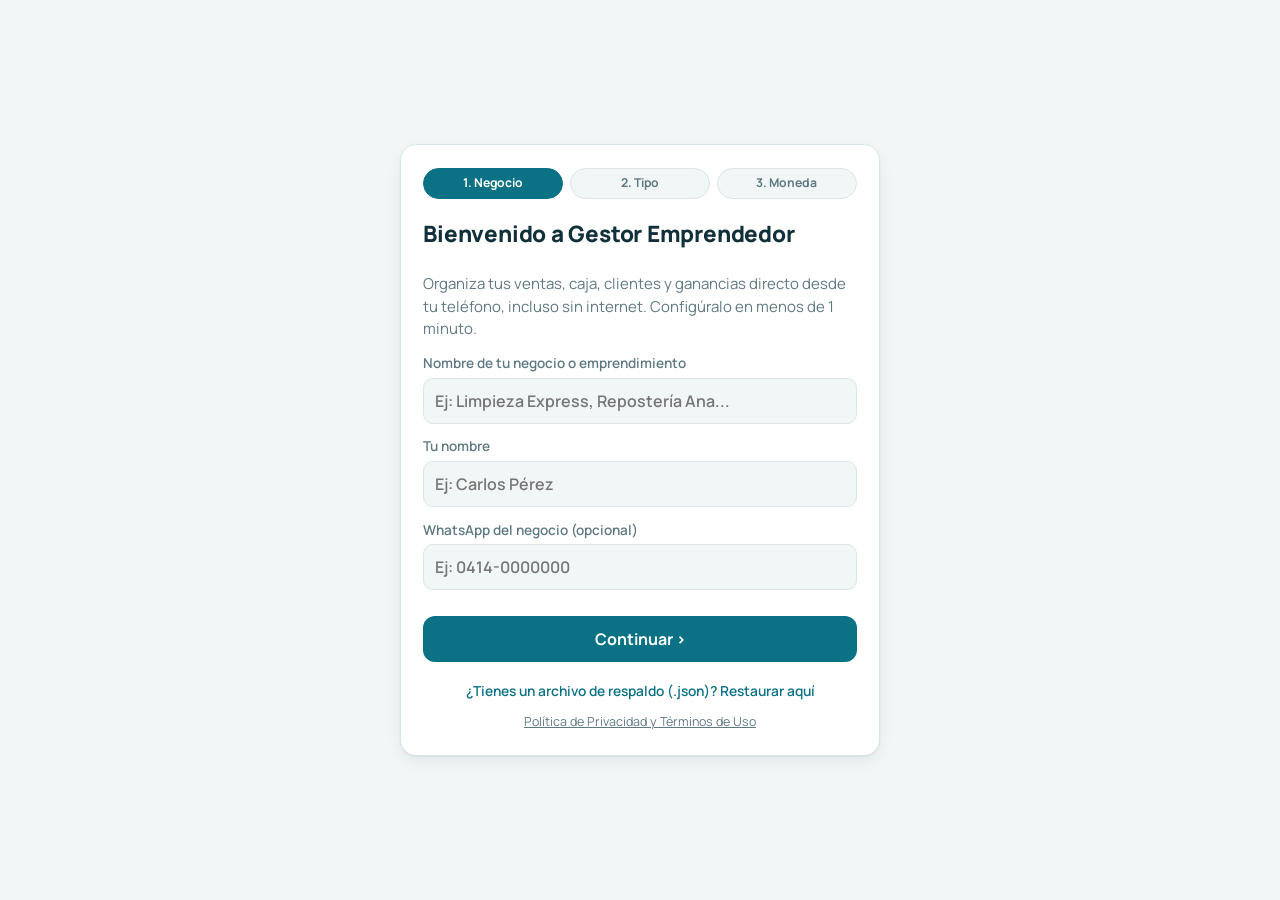
==== index.html @ a222cf8b "Add files via upload" ====
<!DOCTYPE html>
<html lang="es">
<head>
<meta charset="utf-8">
<meta name="viewport" content="width=device-width, initial-scale=1, viewport-fit=cover">
<title>Gestor Emprendedor</title>
<link rel="manifest" href="manifest.json">
<meta name="theme-color" content="#0b7285">
<meta name="mobile-web-app-capable" content="yes">
<meta name="apple-mobile-web-app-status-bar-style" content="default">
<meta name="apple-mobile-web-app-title" content="Gestor">
<link rel="apple-touch-icon" href="icon-192.png">
<script>try{var t=localStorage.getItem('tema');if(t)document.documentElement.setAttribute('data-theme',t)}catch(e){}</script>
<link rel="preconnect" href="https://fonts.googleapis.com">
<link rel="preconnect" href="https://fonts.gstatic.com" crossorigin>
<link href="https://fonts.googleapis.com/css2?family=Manrope:wght@400;600;800&display=swap" rel="stylesheet">
<style>
:root{--bg:#f1f6f7;--card:#fff;--ink:#12303a;--mut:#5f7983;--line:#d9e5e8;--pri:#0b7285;--pri-ink:#fff;--tag:#f4c430;--tag-ink:#3a2e00;--bad:#b4381a;--ok:#1b7f4b}
@media(prefers-color-scheme:dark){:root{--bg:#0d1a1f;--card:#14262d;--ink:#e6f1f4;--mut:#8fa9b2;--line:#25404a;--pri:#3cb6cc;--pri-ink:#04222a;--tag:#f4c430;--tag-ink:#2a2100;--bad:#ff8a6b;--ok:#5fd394}}
*{box-sizing:border-box}
body{margin:0;background:var(--bg);color:var(--ink);font:15px/1.5 Manrope,system-ui,-apple-system,"Segoe UI",sans-serif}
.hidden{display:none!important}
h1,h2{margin:0 0 .6rem;font-weight:800;letter-spacing:-.01em}
h2{font-size:1.1rem}
.mut{color:var(--mut)}.bad{color:var(--bad)}.n{text-align:right;font-variant-numeric:tabular-nums}
label{display:block;font-weight:600;font-size:.85rem;color:var(--mut)}
input,select{width:100%;margin-top:.25rem;padding:.55rem .65rem;border:1px solid var(--line);border-radius:8px;background:var(--bg);color:var(--ink);font:inherit}
input:focus-visible,select:focus-visible,button:focus-visible{outline:2px solid var(--pri);outline-offset:1px}
.btn{padding:.55rem 1rem;border:0;border-radius:8px;background:var(--pri);color:var(--pri-ink);font:inherit;font-weight:700;cursor:pointer}
.btn.ghost{background:transparent;color:var(--ink);border:1px solid var(--line)}
.lnk{background:none;border:0;color:var(--pri);font:inherit;font-weight:600;cursor:pointer;padding:.2rem .4rem}
.card{background:var(--card);border:1px solid var(--line);border-radius:14px;padding:1.1rem;margin-bottom:1rem}
header{display:flex;align-items:center;gap:.8rem;padding:.7rem 1rem;background:var(--card);border-bottom:1px solid var(--line);flex-wrap:wrap}
header strong{font-size:1.05rem;font-weight:800;margin-right:auto}
.price-tag{background:var(--tag);color:var(--tag-ink);padding:.3rem .8rem .3rem 1.1rem;border-radius:4px 14px 14px 4px;font-weight:600;position:relative}
.price-tag::before{content:"";position:absolute;left:.4rem;top:50%;width:6px;height:6px;margin-top:-3px;border-radius:50%;background:var(--bg)}
.price-tag small{opacity:.75;margin-left:.3rem}
nav{display:flex;gap:.3rem;padding:.6rem 1rem 0;max-width:1000px;margin:auto}
nav button{padding:.5rem 1rem;border:0;border-bottom:3px solid transparent;background:none;color:var(--mut);font:inherit;font-weight:700;cursor:pointer}
nav button.on{color:var(--ink);border-color:var(--pri)}
main{max-width:1000px;margin:auto;padding:1rem}
.grid{display:grid;grid-template-columns:repeat(auto-fit,minmax(160px,1fr));gap:.8rem;align-items:end}
.row{display:flex;gap:.6rem;flex-wrap:wrap;align-items:center;margin-top:.8rem}
.row input{width:auto;flex:1;min-width:140px;margin:0}
.scroll{overflow-x:auto}
table{width:100%;border-collapse:collapse;white-space:nowrap}
th,td{padding:.55rem .6rem;border-bottom:1px solid var(--line);text-align:left}
th{color:var(--mut);font-size:.82rem;font-weight:600}
th.n{text-align:right}
.badge{padding:.1rem .55rem;border-radius:99px;font-size:.8rem;font-weight:700;background:var(--line)}
.badge.ok{color:var(--ok)}.badge.low{background:var(--tag);color:var(--tag-ink)}.badge.out{color:var(--bad)}
.big{font-size:2rem;font-weight:800;margin:.2rem 0}
.radios{display:flex;gap:1.2rem;flex-wrap:wrap}
.radios label{display:flex;align-items:center;gap:.4rem;color:var(--ink)}
.radios input{width:auto;margin:0}
#toast{position:fixed;left:50%;bottom:1.2rem;transform:translateX(-50%);background:var(--ink);color:var(--bg);padding:.6rem 1rem;border-radius:10px;font-weight:600;max-width:90vw;z-index:95}
#toast.err{background:var(--bad);color:#fff}
</style>
<link rel="stylesheet" href="tema.css">
<link rel="stylesheet" href="movil.css">
<link rel="stylesheet" href="diseno.css">
</head>
<body>
<div id="toast" class="hidden" role="status"></div>

<section id="onboarding" class="ob-wrap hidden"></section>
<section id="licenseGate" class="lic-gate hidden"></section>

<div id="app" class="hidden">
  <header>
    <strong>Gestor Emprendedor</strong>
    <div id="rateChip"></div>
    <button class="icon-btn" id="themeBtn" aria-label="Cambiar entre fondo claro y oscuro"></button>
  </header>
  <div id="netBar" class="hidden" role="status"></div>
  <nav id="tabs">
    <button data-tab="inicio" class="on"><svg class="ic" viewBox="0 0 24 24"><path d="M3 11l9-8 9 8M5 10v10h14V10"/></svg><span>Inicio</span></button>
    <button data-tab="ventas"><svg class="ic" viewBox="0 0 24 24"><path d="M6 3h12v18l-3-2-3 2-3-2-3 2z"/><path d="M9 8h6M9 12h6"/></svg><span>Ventas</span></button>
    <button data-tab="inventario"><svg class="ic" viewBox="0 0 24 24"><path d="M3 7l9-4 9 4v10l-9 4-9-4z"/><path d="M3 7l9 4 9-4M12 11v10"/></svg><span>Inventario</span></button>
    <button data-tab="produccion"><svg class="ic" viewBox="0 0 24 24"><path d="M9 3h6M10 3v6L4.5 19a1.5 1.5 0 001.3 2h12.4a1.5 1.5 0 001.3-2L14 9V3"/><path d="M7.5 15h9"/></svg><span>Producción</span></button>
    <button data-tab="mas"><svg class="ic" viewBox="0 0 24 24"><path d="M4 4h6v6H4zM14 4h6v6h-6zM4 14h6v6H4zM14 14h6v6h-6z"/></svg><span>Más</span></button>
  </nav>
  <main id="view"></main>
</div>

<script src="config.js"></script>
<script src="localdb.js"></script>
<script src="drive_sync.js"></script>
<script src="licencias.js"></script>
<script>
const $ = (s) => document.querySelector(s);
const esc = (s) => String(s ?? '').replace(/[&<>"']/g, c => ({'&':'&amp;','<':'&lt;','>':'&gt;','"':'&quot;',"'":'&#39;'}[c]));
const fmt = (n, d = 2) => Number(n || 0).toLocaleString('es-VE', {minimumFractionDigits: d, maximumFractionDigits: d});
const qty = (n) => Number(n || 0).toLocaleString('es-VE', {maximumFractionDigits: 3});
const caracasDate = () => new Date().toLocaleDateString('en-CA', {timeZone: 'America/Caracas'});
const TIPOS = {materia_prima:'Materia prima', envase:'Envase', producto_terminado:'Producto terminado', reventa:'Reventa'};
const MOV = {compra:'Compra', venta:'Venta', produccion_entrada:'Producción (entra)', produccion_consumo:'Producción (consumo)', ajuste:'Ajuste', merma:'Merma', devolucion:'Devolución'};

let db, tab = 'inicio';
const S = {rate: null, mode: 'auto', rates: [], products: [], bimoneda: true, baseCurrency: 'USD', mods: null};

let toastTimer;
function toast(msg, err) {
  const t = $('#toast'); t.textContent = msg; t.className = err ? 'err' : '';
  clearTimeout(toastTimer); toastTimer = setTimeout(() => t.classList.add('hidden'), 4000);
}
const run = async (fn) => { try { await fn(); } catch (e) { console.error(e); if (e instanceof TypeError && /null/.test(e.message)) return; toast(e.message || 'Ocurrió un error inesperado', true); } };
const q = async (p) => { const {data, error} = await p; if (error) throw error; return data; };

// ---------- Tasa ----------
function paintRateChip() {
  if (S.bimoneda === false) { $('#rateChip').innerHTML = ''; return; }
  $('#rateChip').innerHTML = S.rate
    ? `<span class="price-tag">1 USD = <b>${fmt(S.rate, 4)} Bs</b><small>${S.mode === 'auto' ? 'BCV auto' : 'manual'}</small></span>`
    : '<span class="bad">Sin tasa</span>';
}
async function loadRate() {
  const [set, rate, hist] = await Promise.all([
    q(db.from('settings').select('rate_mode,bimoneda').eq('id', 1).single()),
    q(db.rpc('current_rate', {p_currency: 'USD'})),
    q(db.from('exchange_rates').select('*').eq('currency', 'USD').order('rate_date', {ascending: false}).order('created_at', {ascending: false}).limit(10))
  ]);
  S.bimoneda = set?.bimoneda !== false;
  S.mode = set?.rate_mode || 'auto';
  S.rate = S.bimoneda ? (rate ? Number(rate) : null) : 0;
  S.rates = hist || [];
  paintRateChip();
}

async function fetchBCV() {
  const res = await fetch('https://ve.dolarapi.com/v1/dolares/oficial');
  if (!res.ok) throw new Error('La fuente de la tasa BCV no respondió');
  const j = await res.json();
  const rate = Number(j.promedio ?? j.venta);
  if (!(rate > 0)) throw new Error('La fuente devolvió una tasa inválida');
  await q(db.from('exchange_rates').insert({currency: 'USD', rate, rate_date: caracasDate(), source: 'bcv_auto'}));
  return rate;
}

async function autoRate() {
  if (S.bimoneda === false || S.mode !== 'auto' || !navigator.onLine) return;
  const last = await q(db.from('exchange_rates').select('rate_date').eq('currency', 'USD').eq('source', 'bcv_auto').order('rate_date', {ascending: false}).limit(1));
  if (last[0]?.rate_date === caracasDate()) return;
  try { await fetchBCV(); await loadRate(); }
  catch (e) {}
}

async function viewTasa() {
  await loadRate();
  if (S.bimoneda === false) {
    $('#view').innerHTML = `<div class="card stack"><h2>Modo moneda única activo</h2>
      <p class="mut" style="margin:0">Actualmente trabajas en una sola moneda (USD) sin bolívares. Si deseas activar la tasa BCV y cobros en bolívares, activa el <b>Modo Bimoneda</b> en <b>Configuración &gt; Módulos del negocio</b>.</p>
      <div class="row"><button class="btn" id="tsModBtn">Ir a Módulos del negocio</button></div></div>`;
    $('#tsModBtn').onclick = () => { SUB.cfg = 'modulos'; go('configuracion'); };
    return;
  }
  const rows = S.rates.map(r => `<tr><td>${r.rate_date}</td><td class="n">${fmt(r.rate, 4)}</td><td>${r.source === 'bcv_auto' ? 'BCV automática' : 'Manual'}</td></tr>`).join('');
  $('#view').innerHTML = `
  <div class="card"><h2>Tasa del dólar (Bs por 1 USD)</h2>
    <p class="big">${S.rate ? fmt(S.rate, 4) + ' Bs' : 'Sin tasa'}</p>
    <div class="radios">
      <label><input type="radio" name="mode" value="auto" ${S.mode === 'auto' ? 'checked' : ''}> Automática (BCV)</label>
      <label><input type="radio" name="mode" value="manual" ${S.mode === 'manual' ? 'checked' : ''}> Manual</label></div>
    <div class="row"><button class="btn ghost" data-act="bcv">Traer tasa BCV ahora</button></div>
    <form id="rForm" class="row"><input name="rate" type="number" step="0.0001" min="0.0001" placeholder="Escribe la tasa manual" required><button class="btn" type="submit">Guardar tasa manual</button></form>
    <p class="mut">Al guardar una tasa manual, el sistema pasa a modo manual y la usa en todo.</p></div>
  <div class="card"><h2>Historial</h2>
    ${rows ? `<div class="scroll"><table><thead><tr><th>Fecha</th><th class="n">Tasa</th><th>Origen</th></tr></thead><tbody>${rows}</tbody></table></div>` : '<p class="mut">Aún no hay tasas guardadas.</p>'}</div>`;
  $('#rForm').onsubmit = (e) => {
    e.preventDefault();
    const rate = +new FormData(e.target).get('rate');
    run(async () => {
      await q(db.from('exchange_rates').insert({currency: 'USD', rate, rate_date: caracasDate(), source: 'manual'}));
      await q(db.from('settings').update({rate_mode: 'manual', updated_at: new Date().toISOString()}).eq('id', 1));
      toast('Tasa manual guardada y activada'); render();
    });
  };
}

// ---------- Navegación ----------
const views = {tasa: viewTasa};
const render = () => run(async () => {
  $('#view').innerHTML = '<p class="mut">Cargando...</p>';
  await views[tab]();
  LDB.paintBar();
});

$('#tabs').onclick = (e) => {
  const b = e.target.closest('button'); if (!b) return;
  tab = b.dataset.tab;
  document.querySelectorAll('#tabs button').forEach(x => x.classList.toggle('on', x === b));
  render();
};
$('#view').addEventListener('click', (e) => {
  const t = e.target.closest('[data-act]'); if (!t) return;
  const {act} = t.dataset;
  run(async () => {
    if (act === 'bcv') { const r = await fetchBCV(); await loadRate(); toast('Tasa BCV guardada: ' + fmt(r, 4) + ' Bs'); render(); }
  });
});
$('#view').addEventListener('change', (e) => {
  if (e.target.name !== 'mode') return;
  run(async () => {
    await q(db.from('settings').update({rate_mode: e.target.value, updated_at: new Date().toISOString()}).eq('id', 1));
    await loadRate(); if (e.target.value === 'auto') await autoRate(); toast('Modo de tasa actualizado'); render();
  });
});

async function enter() {
  $('#onboarding').classList.add('hidden');
  $('#app').classList.remove('hidden');
  await loadModulesConfig();
  await loadRate();
  await autoRate();
  await loadMethods();
  if (typeof loadBusinessRules === 'function') await loadBusinessRules();
  await loadRole();
  applyRoleUI();
  applyModsUI();
  if (typeof LIC !== "undefined") await LIC.checkOnBoot();
  LDB.paintBar();
  render();
}

run(async () => {
  db = LDB.createClient();
  await LDB.ensureReady();
  if (!LDB.isInitialized()) {
    showOnboarding();
  } else {
    await enter();
  }
});
</script>
<script src="onboarding.js"></script>
<script src="escaner.js"></script>
<script src="compras.js"></script>
<script src="inventario.js"></script>
<script src="directorios.js"></script>
<script src="produccion.js"></script>
<script src="ventas.js"></script>
<script src="finanzas.js"></script>
<script src="reportes.js"></script>
<script src="cotizaciones.js"></script>
<script src="marketing.js"></script>
<script src="recibo.js"></script>
<script src="catalogo.js"></script>
<script src="devoluciones.js"></script>
<script src="panel.js"></script>
<script src="gestion.js"></script>
<script src="nomina.js"></script>
<script src="planificacion.js"></script>
<script src="seguridad.js"></script>
<script src="importar.js"></script>
<script src="apertura.js"></script>
<script src="configuracion.js"></script>
<script src="shell.js"></script>
</body>
</html>
---- tema.css ----
/* Tema v2: mejoras de diseño (se carga después de los estilos base) */
header{position:sticky;top:0;z-index:5}
header strong::before{content:"";display:inline-block;width:.8rem;height:.8rem;border-radius:50%;background:var(--pri);margin-right:.7rem;box-shadow:.6rem -.4rem 0 -.15rem var(--tag)}
nav{overflow-x:auto;scrollbar-width:none}
nav button{white-space:nowrap}
main{padding-top:1.2rem}
tbody tr:hover{background:color-mix(in srgb,var(--pri) 8%,transparent)}
td small{display:block;color:var(--mut);font-size:.78rem}

.stats{display:grid;grid-template-columns:repeat(auto-fit,minmax(170px,1fr));gap:.8rem;margin-bottom:1rem}
.stat{background:var(--card);border:1px solid var(--line);border-left:4px solid var(--pri);border-radius:12px;padding:.8rem 1rem}
.stat b{display:block;font-size:1.45rem;font-weight:800;line-height:1.25}
.stat span{color:var(--mut);font-size:.82rem}
.stat.warn{border-left-color:var(--tag)}
.stat.bad{border-left-color:var(--bad)}

.toolbar{display:flex;gap:.7rem;flex-wrap:wrap;align-items:center;margin-bottom:.8rem}
.toolbar input[type=search]{flex:1;min-width:180px;width:auto;margin:0}
.chips{display:flex;gap:.35rem;flex-wrap:wrap}
.chips button{padding:.35rem .8rem;border:1px solid var(--line);border-radius:99px;background:none;color:var(--mut);font:inherit;font-size:.85rem;font-weight:600;cursor:pointer}
.chips button.on{background:var(--pri);border-color:var(--pri);color:var(--pri-ink)}
.chk{display:flex;align-items:center;gap:.4rem;color:var(--ink);font-size:.9rem}
.chk input{width:auto;margin:0}

.bar{height:5px;width:90px;border-radius:3px;background:var(--line);margin-top:.3rem;overflow:hidden}
.bar i{display:block;height:100%;background:var(--ok)}
.bar i.low{background:var(--tag)}
.bar i.out{background:var(--bad)}
.in{color:var(--ok)}
.outq{color:var(--bad)}

details.card summary{cursor:pointer;font-weight:800}
details.card[open] summary{margin-bottom:.8rem}
.title-row{display:flex;justify-content:space-between;align-items:center;gap:.6rem;flex-wrap:wrap}

@media(max-width:640px){main{padding:.7rem}.big{font-size:1.6rem}}
---- movil.css ----
/* Móvil primero: barra inferior, hojas deslizables, listas y menú */
input,select{font-size:16px}
.btn{min-height:44px}
.pt{font-size:1.3rem;margin:0}
.stack{display:grid;gap:.8rem}
header{padding:.6rem .9rem;padding-top:calc(.6rem + env(safe-area-inset-top))}
main{padding:.9rem .9rem calc(5.8rem + env(safe-area-inset-bottom))}
#toast{bottom:calc(5.2rem + env(safe-area-inset-bottom));z-index:60}

nav#tabs{position:fixed;left:0;right:0;bottom:0;max-width:none;margin:0;display:flex;gap:.2rem;overflow:visible;
  padding:.3rem .4rem calc(.3rem + env(safe-area-inset-bottom));background:var(--card);border-top:1px solid var(--line);z-index:20}
nav#tabs button{flex:1;display:flex;flex-direction:column;align-items:center;gap:.15rem;padding:.4rem 0;border:0;border-radius:10px;font-size:.7rem}
nav#tabs button.on{color:var(--pri);background:color-mix(in srgb,var(--pri) 12%,transparent)}
.ic{width:22px;height:22px;fill:none;stroke:currentColor;stroke-width:2;stroke-linecap:round;stroke-linejoin:round}

.chips.sub{flex-wrap:nowrap;overflow-x:auto;margin-bottom:.9rem;scrollbar-width:none}
.chips.sub button{white-space:nowrap}
.list{display:grid;gap:.5rem}
.item{display:flex;justify-content:space-between;align-items:center;gap:.6rem;width:100%;text-align:left;padding:.8rem .9rem;
  background:var(--card);border:1px solid var(--line);border-radius:12px;color:var(--ink);font:inherit;cursor:pointer}
.item b{display:block}
.item small{color:var(--mut)}
.fab{position:fixed;right:1rem;bottom:calc(5rem + env(safe-area-inset-bottom));width:3.4rem;height:3.4rem;border-radius:50%;border:0;
  background:var(--pri);color:var(--pri-ink);font-size:1.9rem;line-height:1;box-shadow:0 4px 14px rgba(0,0,0,.3);cursor:pointer;z-index:15}
.menu{display:grid;grid-template-columns:repeat(auto-fit,minmax(150px,1fr));gap:.7rem}
.menu button{text-align:left;padding:.9rem;background:var(--card);border:1px solid var(--line);border-radius:12px;color:var(--ink);font:inherit;cursor:pointer}
.menu b{display:block;margin-bottom:.2rem}
.menu small{color:var(--mut)}
.quick{display:grid;grid-template-columns:repeat(3,1fr);gap:.6rem}
.ticket{font:.8rem/1.4 ui-monospace,Menlo,monospace;background:var(--bg);padding:.8rem;border-radius:8px;white-space:pre-wrap;max-width:280px;margin:0}

#sheet{position:fixed;inset:0;z-index:50;display:flex;align-items:flex-end}
.sheet-bg{position:absolute;inset:0;background:rgba(0,0,0,.5)}
.sheet-box{position:relative;width:100%;max-height:88vh;overflow:auto;background:var(--card);border-radius:18px 18px 0 0;
  padding:1rem 1rem calc(1rem + env(safe-area-inset-bottom))}
@media(min-width:700px){#sheet{align-items:center;justify-content:center}.sheet-box{max-width:520px;border-radius:18px}}

/* Producciones */
.ln{display:grid;grid-template-columns:1fr 6.5rem auto;gap:.4rem;align-items:end}
.ln label{margin:0}
.pl{display:grid;grid-template-columns:1fr 7rem;gap:.6rem;align-items:center;padding:.6rem 0;border-bottom:1px solid var(--line)}
.pl small{display:block;color:var(--mut)}
.pl .warn,.warn{color:var(--bad)}
.pl label{margin:0}

/* Productos */
.row0{display:flex;align-items:center;gap:.7rem}
.thumb{width:44px;height:44px;border-radius:8px;object-fit:cover;flex:none}
.thumb.big{width:120px;height:120px;display:block}
input:disabled{opacity:.7}

/* Ventas */
.ln2{display:grid;grid-template-columns:1fr 1fr;gap:.5rem}
.ln2 label{margin:0}
.payl{padding:.6rem 0;border-bottom:1px solid var(--line)}
---- diseno.css ----
/* Diseño v3: temas claro/oscuro elegibles, jerarquía visual y uso cómodo en móvil */
:root{color-scheme:light dark;--shadow:0 1px 2px rgba(18,48,58,.06),0 6px 16px rgba(18,48,58,.06)}
@media(prefers-color-scheme:dark){:root:not([data-theme]){--shadow:none}}
:root[data-theme="light"]{--bg:#f3f6f7;--card:#fff;--ink:#12303a;--mut:#5f7983;--line:#d9e5e8;--pri:#0b7285;--pri-ink:#fff;--tag:#f4c430;--tag-ink:#3a2e00;--bad:#b4381a;--ok:#1b7f4b;--shadow:0 1px 2px rgba(18,48,58,.06),0 6px 16px rgba(18,48,58,.06);color-scheme:light}
:root[data-theme="dark"]{--bg:#0d1a1f;--card:#14262d;--ink:#e6f1f4;--mut:#8fa9b2;--line:#25404a;--pri:#3cb6cc;--pri-ink:#04222a;--tag:#f4c430;--tag-ink:#2a2100;--bad:#ff8a6b;--ok:#5fd394;--shadow:none;color-scheme:dark}

body{-webkit-tap-highlight-color:transparent}
h2.sec{font-size:.9rem;color:var(--mut);font-weight:700;margin:1.3rem 0 .6rem}
#logout{display:none}
header{gap:.6rem}
#rateChip .price-tag{font-size:.8rem;padding:.25rem .7rem .25rem 1rem}
.icon-btn{width:44px;height:44px;border-radius:12px;border:1px solid var(--line);background:var(--card);color:var(--ink);display:grid;place-items:center;cursor:pointer;flex:none}

.card{border-radius:16px;box-shadow:var(--shadow)}
input,select{min-height:46px;border-radius:10px}
.btn{min-height:46px;border-radius:12px;font-size:1rem}
.row>.btn{flex:1 1 9rem}

nav#tabs{box-shadow:0 -4px 16px rgba(0,0,0,.07)}
nav#tabs button{min-height:54px;justify-content:center;font-size:.72rem}
nav#tabs .ic{width:24px;height:24px}

.item{min-height:60px;box-shadow:var(--shadow)}
.item:active,.tile:active,.menu button:active,button.stat:active{transform:scale(.985)}

.tiles{display:grid;grid-template-columns:repeat(2,1fr);gap:.7rem}
.tile{display:flex;flex-direction:column;align-items:flex-start;gap:.2rem;padding:1rem;border-radius:16px;border:1px solid var(--line);background:var(--card);color:var(--ink);font:inherit;font-weight:800;font-size:1.05rem;text-align:left;cursor:pointer;box-shadow:var(--shadow)}
.tile .ic{width:30px;height:30px;color:var(--pri);margin-bottom:.4rem}
.tile small{font-weight:500;color:var(--mut);font-size:.8rem}
.tile.main{background:var(--pri);border-color:var(--pri);color:var(--pri-ink)}
.tile.main .ic,.tile.main small{color:var(--pri-ink)}
button.stat{text-align:left;font:inherit;color:var(--ink);cursor:pointer;width:100%}
.stat{box-shadow:var(--shadow)}

.sheet-box{box-shadow:0 -8px 30px rgba(0,0,0,.25)}
.sheet-box::before{content:"";display:block;width:40px;height:4px;border-radius:2px;background:var(--line);margin:-.3rem auto .8rem}

/* Reportes y alertas */
.rl{display:flex;justify-content:space-between;gap:.8rem;padding:.5rem 0;border-bottom:1px solid var(--line)}
.rl b{text-align:right}
.rl.tot{font-size:1.1rem;border-bottom:0}
.pos{color:var(--ok)}
.neg{color:var(--bad)}
.bar.w{width:100%;height:8px;margin-top:0}
.bar.w i{background:var(--pri)}
.bl{margin-bottom:.5rem}
.dayb{display:flex;align-items:flex-end;gap:3px;height:90px}
.dayb i{flex:1;background:var(--pri);border-radius:3px 3px 0 0;min-height:3px}
.alert{display:flex;justify-content:space-between;align-items:center;gap:.6rem;width:100%;text-align:left;padding:.7rem .8rem;margin-bottom:.4rem;background:var(--bg);border:0;border-left:4px solid var(--tag);border-radius:8px;color:var(--ink);font:inherit;cursor:pointer}

/* Marketing, cotizaciones y reportes */
textarea{width:100%;margin-top:.25rem;padding:.55rem .65rem;border:1px solid var(--line);border-radius:10px;background:var(--bg);color:var(--ink);font:inherit;font-size:16px}
.mvb{margin-bottom:1rem}

.rimg{width:100%;height:auto;border-radius:12px;border:1px solid var(--line);display:block}
input[type=color]{padding:.2rem;cursor:pointer}

/* Panel del dueño y ganancia por venta */
.hero{background:var(--pri);color:var(--pri-ink);border-radius:18px;padding:1.1rem 1.1rem 1rem;margin-bottom:1rem;display:grid;gap:.15rem}
.hero>span{font-weight:600;opacity:.9}
.hero>b{font-size:2.1rem;font-weight:800;line-height:1.15}
.hero b.neg2{color:#ffd7cc}
.hero small{opacity:.85}
.hero3{display:grid;grid-template-columns:repeat(3,1fr);gap:.6rem;margin-top:.8rem;padding-top:.8rem;border-top:1px solid rgba(255,255,255,.28)}
.hero3 span{font-size:.78rem;opacity:.85;display:block}
.hero3 b{font-size:1.02rem;font-weight:800}
.gain{border-radius:14px;padding:.9rem 1rem;margin:.8rem 0;background:var(--bg);border-left:5px solid var(--ok);display:grid;gap:.1rem}
.gain.neg{border-left-color:var(--bad)}
.gain b{font-size:1.6rem;font-weight:800}
.gain.pos b{color:var(--ok)}
.gain.neg b{color:var(--bad)}

.item small.df{color:var(--bad);font-weight:700}

.nrow .nt{font-weight:700;color:var(--ok)}

/* Escáner de código de barras */
.scan-row{display:flex;gap:.5rem;align-items:center}
.scan-row input{flex:1;margin:0;min-width:0}
.scan-btn{width:46px;height:46px;padding:0;flex:none;color:var(--pri);border-color:color-mix(in srgb,var(--pri) 40%,var(--line))}
.scan-btn:hover{background:color-mix(in srgb,var(--pri) 10%,var(--card))}
.icon-btn.on{background:var(--pri);color:var(--pri-ink);border-color:var(--pri)}

.scan-modal{position:fixed;inset:0;z-index:80;display:flex;align-items:flex-end;justify-content:center}
.scan-bg{position:absolute;inset:0;background:rgba(0,0,0,.72);backdrop-filter:blur(2px)}
.scan-box{position:relative;width:100%;max-height:92vh;overflow:auto;background:var(--card);border-radius:18px 18px 0 0;padding:1rem 1rem calc(1rem + env(safe-area-inset-bottom));display:grid;gap:.75rem;box-shadow:0 -8px 32px rgba(0,0,0,.35)}
@media(min-width:700px){.scan-modal{align-items:center}.scan-box{max-width:480px;border-radius:18px}}

.scan-stage{position:relative;width:100%;aspect-ratio:4/3;max-height:52vh;background:#091014;border-radius:14px;overflow:hidden;display:grid;place-items:center}
.scan-stage video{width:100%;height:100%;object-fit:cover;display:block}
#scanReader{width:100%;height:100%}
#scanReader video{width:100%!important;height:100%!important;object-fit:cover!important}
.scan-aim{position:absolute;inset:18% 10%;border:2px solid rgba(255,255,255,.8);border-radius:12px;pointer-events:none;box-shadow:0 0 0 9999px rgba(0,0,0,.32);transition:border-color .15s}
.scan-aim.ok{border-color:#5fd394;border-width:3px}
.scan-aim.bad{border-color:#ff8a6b;border-width:3px}
.scan-aim i{position:absolute;left:6%;right:6%;top:50%;height:2px;background:var(--tag);box-shadow:0 0 8px var(--tag);animation:scanline 1.8s ease-in-out infinite}
@keyframes scanline{0%,100%{transform:translateY(-28px)}50%{transform:translateY(28px)}}
.scan-status{position:absolute;left:.6rem;right:.6rem;bottom:.6rem;background:rgba(10,20,24,.84);color:#fff;padding:.45rem .75rem;border-radius:10px;font-size:.86rem;font-weight:700;text-align:center;backdrop-filter:blur(4px)}
.scan-status.ok{background:rgba(27,127,75,.94)}
.scan-status.bad{background:rgba(180,56,26,.94)}
#toast{z-index:95}

/* Barra de estado sin conexión / sincronización */
.netbar{display:flex;align-items:center;justify-content:space-between;gap:.6rem;padding:.55rem 1rem;font-size:.86rem;font-weight:600;border-bottom:1px solid var(--line)}
.netbar.off{background:var(--tag);color:var(--tag-ink)}
.netbar.pend{background:var(--pri);color:var(--pri-ink)}
.netbar.sync{background:var(--card);color:var(--pri)}
.netbar-btn{padding:.32rem .75rem;border-radius:99px;border:1px solid currentColor;background:rgba(255,255,255,.16);color:inherit;font:inherit;font-size:.8rem;font-weight:800;cursor:pointer;flex:none;white-space:nowrap}

/* Centro de Configuración organizado y Meta mensual */
.cfg-sec{margin-bottom:.6rem}
.cfg-item{gap:.75rem}
.cfg-item small{display:block;line-height:1.35;margin-top:.1rem}
.cfg-danger{border-color:color-mix(in srgb,var(--bad) 45%,var(--line));border-left:4px solid var(--bad)}
.cfg-danger b{color:var(--bad)}

.goal-card{padding:.9rem 1rem}
.goal-bar{width:100%;height:10px;border-radius:99px;background:var(--line);overflow:hidden;margin-top:.55rem}
.goal-bar i{display:block;height:100%;background:var(--pri);border-radius:99px;transition:width .35s ease}
.goal-bar i.done{background:var(--ok)}

/* Ajuste masivo pulido */
.aj-row{flex-wrap:wrap;gap:.65rem;align-items:center;border-left:4px solid transparent;transition:border-color .15s,background .15s}
.aj-row.aj-in{border-left-color:var(--ok);background:color-mix(in srgb,var(--ok) 6%,var(--card))}
.aj-row.aj-out{border-left-color:var(--bad);background:color-mix(in srgb,var(--bad) 6%,var(--card))}
.aj-ctrls{display:flex;gap:.5rem;align-items:flex-end;flex-wrap:wrap}
.aj-step-wrap{display:flex;align-items:flex-end;gap:.35rem}
.aj-step{display:flex;align-items:center;gap:.2rem;margin-top:.25rem}
.aj-step input{width:5.4rem;text-align:center;margin:0;padding:.45rem .35rem;min-height:42px}
.aj-sb{width:36px;height:42px;border-radius:10px;border:1px solid var(--line);background:var(--bg);color:var(--ink);font:inherit;font-size:1.15rem;font-weight:800;cursor:pointer;display:grid;place-items:center;flex:none}
.aj-sb:active{transform:scale(.94)}
.aj-qbtn{height:42px;padding:0 .55rem;border-radius:10px;border:1px solid var(--line);background:var(--bg);color:var(--pri);font:inherit;font-size:.78rem;font-weight:700;cursor:pointer}
.item small.df.in{color:var(--ok)}
.item small.df.outq{color:var(--bad)}
.aj-footer{position:sticky;bottom:calc(4.6rem + env(safe-area-inset-bottom));z-index:8;border-color:color-mix(in srgb,var(--pri) 35%,var(--line))}
@media(min-width:900px){.aj-footer{bottom:.8rem}}

/* Paleta de colores para tickets */
.color-picks{display:flex;align-items:center;gap:.45rem;flex-wrap:wrap;margin-top:.3rem}
.cswatch{width:34px;height:34px;border-radius:50%;border:2px solid var(--card);box-shadow:0 0 0 1px var(--line);cursor:pointer;padding:0;flex:none}
.cswatch:active{transform:scale(.92)}

/* Barra de exposición cambiaria USD vs Bs */
.fx-bar{width:100%;height:10px;border-radius:99px;background:var(--tag);overflow:hidden;margin-top:.55rem}
.fx-bar i{display:block;height:100%;background:var(--ok);border-radius:99px 0 0 99px}

/* Asistente de Bienvenida (Edición Emprendedores) */
.ob-wrap{min-height:100vh;display:grid;place-items:center;padding:1.2rem;background:var(--bg)}
.ob-card{width:100%;max-width:480px;padding:1.4rem;margin:0}
.ob-steps{display:grid;grid-template-columns:repeat(3,1fr);gap:.45rem;margin-bottom:.3rem}
.ob-steps span{text-align:center;font-size:.76rem;font-weight:700;padding:.35rem .4rem;border-radius:99px;background:var(--bg);color:var(--mut);border:1px solid var(--line)}
.ob-steps span.on{background:var(--pri);color:var(--pri-ink);border-color:var(--pri)}
.ob-pick{display:flex;flex-direction:column;gap:.2rem;text-align:left;width:100%;padding:.85rem .95rem;border-radius:12px;border:1.5px solid var(--line);background:var(--bg);color:var(--ink);font:inherit;cursor:pointer;transition:border-color .15s,background .15s}
.ob-pick small{color:var(--mut);font-size:.82rem;line-height:1.35}
.ob-pick.on{border-color:var(--pri);background:color-mix(in srgb,var(--pri) 9%,var(--card))}
.ob-pick.on b{color:var(--pri)}

/* Pantalla de suscripción vencida (permite respaldo y renovación sin perder datos) */
.lic-gate{position:fixed;inset:0;z-index:75;display:grid;place-items:center;padding:1rem;background:color-mix(in srgb,var(--bg) 94%,rgba(0,0,0,.45));backdrop-filter:blur(4px);overflow:auto}
.lic-card{width:100%;max-width:460px;padding:1.35rem;margin:auto;box-shadow:0 16px 42px rgba(0,0,0,.22)}
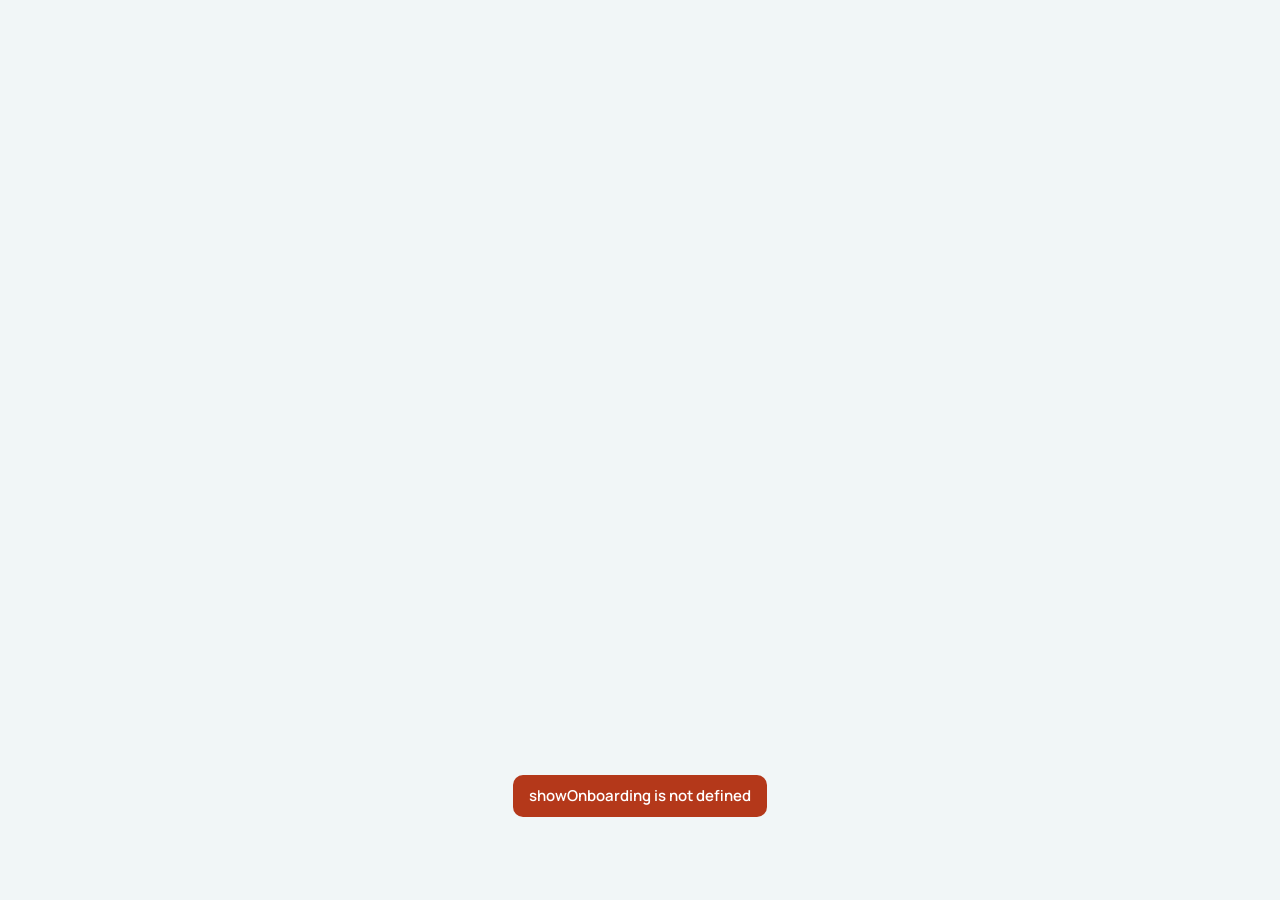
==== commit 3383a419: "Add files via upload" ====
--- a/index.html
+++ b/index.html
@@ -70,6 +70,7 @@
   <header>
     <strong>Gestor Emprendedor</strong>
     <div id="rateChip"></div>
+    <button class="icon-btn" id="roleBtn" aria-label="Modo Empleado / PIN del dueño"></button>
     <button class="icon-btn" id="themeBtn" aria-label="Cambiar entre fondo claro y oscuro"></button>
   </header>
   <div id="netBar" class="hidden" role="status"></div>
@@ -218,6 +219,9 @@
   applyRoleUI();
   applyModsUI();
   if (typeof LIC !== "undefined") await LIC.checkOnBoot();
+  if (typeof GDRIVE !== "undefined" && GDRIVE.state.connected && GDRIVE.hasValidToken()) {
+    setTimeout(() => GDRIVE.checkRemoteUpdate({interactive: false}), 2000);
+  }
   LDB.paintBar();
   render();
 }
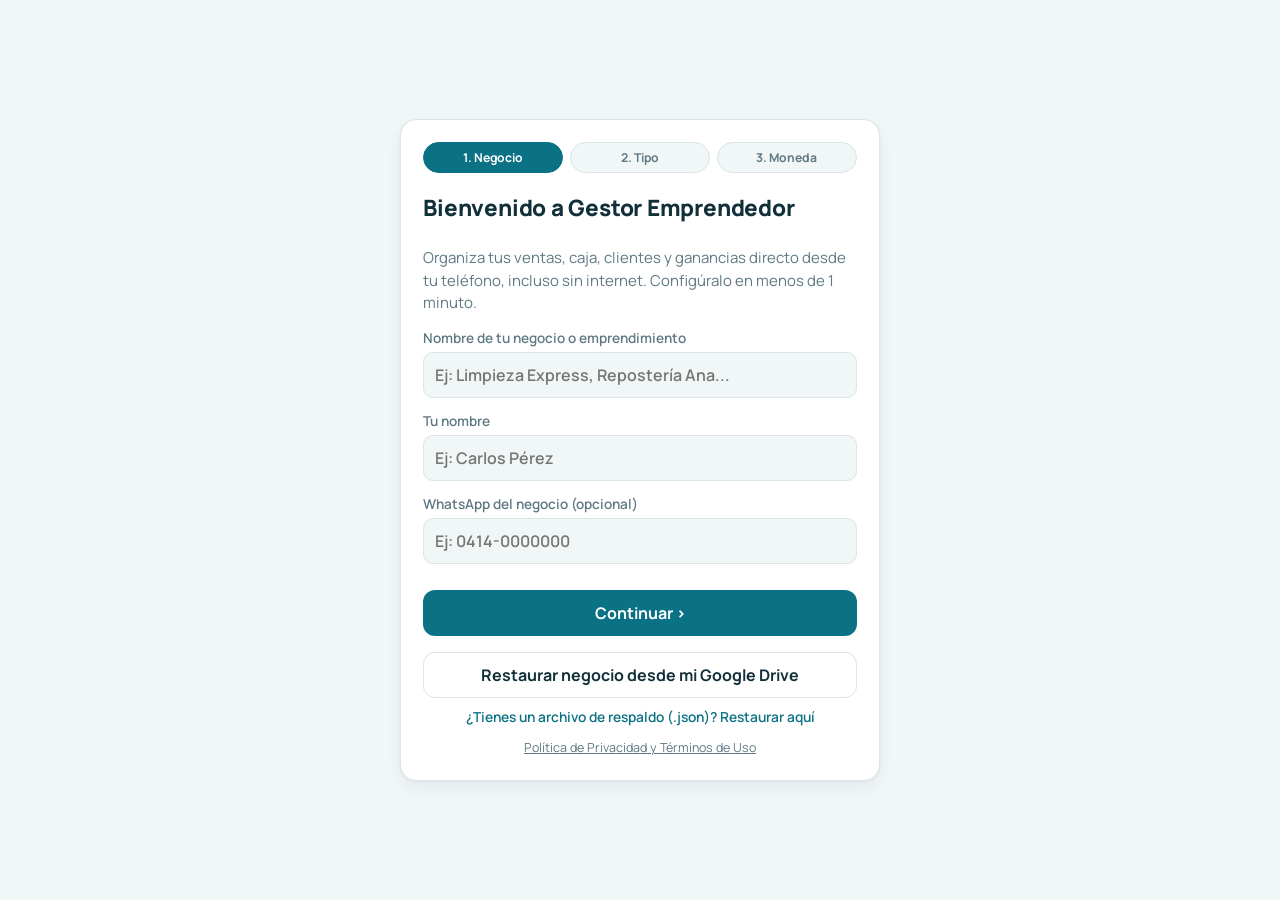
==== commit 8d198d59: "Add files via upload" ====
--- a/index.html
+++ b/index.html
@@ -129,13 +129,19 @@
 }
 
 async function fetchBCV() {
-  const res = await fetch('https://ve.dolarapi.com/v1/dolares/oficial');
-  if (!res.ok) throw new Error('La fuente de la tasa BCV no respondió');
-  const j = await res.json();
-  const rate = Number(j.promedio ?? j.venta);
-  if (!(rate > 0)) throw new Error('La fuente devolvió una tasa inválida');
-  await q(db.from('exchange_rates').insert({currency: 'USD', rate, rate_date: caracasDate(), source: 'bcv_auto'}));
-  return rate;
+  const ac = typeof AbortController !== 'undefined' ? new AbortController() : null;
+  const tm = ac ? setTimeout(() => ac.abort(), 5000) : null;
+  try {
+    const res = await fetch('https://ve.dolarapi.com/v1/dolares/oficial', ac ? {signal: ac.signal} : {});
+    if (!res.ok) throw new Error('La fuente de la tasa BCV no respondió');
+    const j = await res.json();
+    const rate = Number(j.promedio ?? j.venta);
+    if (!(rate > 0)) throw new Error('La fuente devolvió una tasa inválida');
+    await q(db.from('exchange_rates').insert({currency: 'USD', rate, rate_date: caracasDate(), source: 'bcv_auto'}));
+    return rate;
+  } finally {
+    if (tm) clearTimeout(tm);
+  }
 }
 
 async function autoRate() {
@@ -212,7 +218,6 @@
   $('#app').classList.remove('hidden');
   await loadModulesConfig();
   await loadRate();
-  await autoRate();
   await loadMethods();
   if (typeof loadBusinessRules === 'function') await loadBusinessRules();
   await loadRole();
@@ -224,6 +229,7 @@
   }
   LDB.paintBar();
   render();
+  autoRate().then(() => { if (tab === 'inicio') render(); }).catch(() => {});
 }
 
 run(async () => {
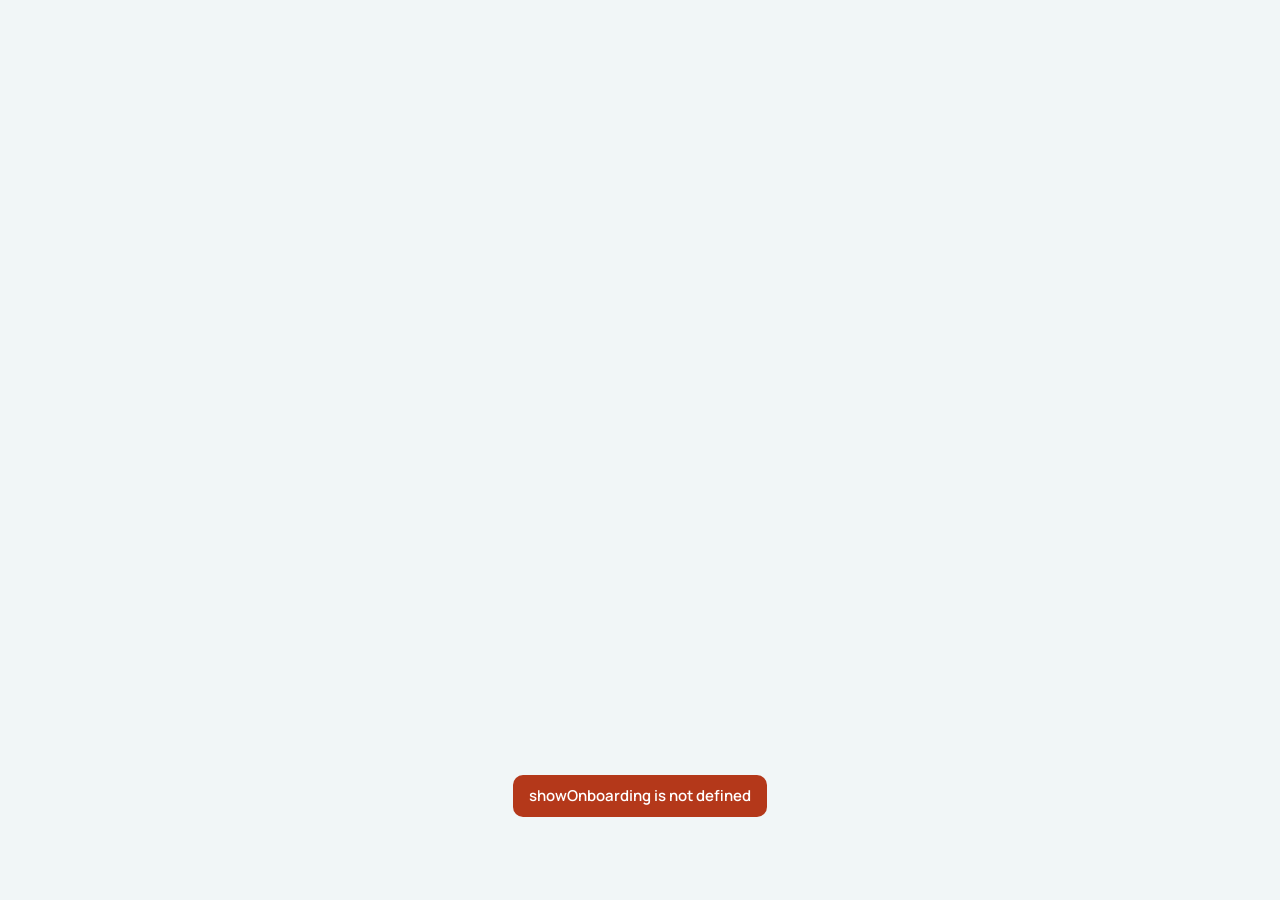
==== commit d1b5e4ed: "Add files via upload" ====
--- a/index.html
+++ b/index.html
@@ -70,6 +70,8 @@
   <header>
     <strong>Gestor Emprendedor</strong>
     <div id="rateChip"></div>
+    <button class="icon-btn" id="globalSearchBtn" title="Buscar producto, cliente o venta" aria-label="Buscador global"><svg class="ic" viewBox="0 0 24 24"><circle cx="11" cy="11" r="7"/><path d="M21 21l-4.35-4.35"/></svg></button>
+    <button class="icon-btn" id="helpBtn" title="Tutorial rápido de la app" aria-label="Tutorial rápido"><svg class="ic" viewBox="0 0 24 24"><circle cx="12" cy="12" r="10"/><path d="M9.1 9a3 3 0 015.8 1c0 2-3 3-3 3"/><line x1="12" y1="17" x2="12.01" y2="17"/></svg></button>
     <button class="icon-btn" id="roleBtn" aria-label="Modo Empleado / PIN del dueño"></button>
     <button class="icon-btn" id="themeBtn" aria-label="Cambiar entre fondo claro y oscuro"></button>
   </header>
@@ -98,7 +100,31 @@
 const MOV = {compra:'Compra', venta:'Venta', produccion_entrada:'Producción (entra)', produccion_consumo:'Producción (consumo)', ajuste:'Ajuste', merma:'Merma', devolucion:'Devolución'};
 
 let db, tab = 'inicio';
-const S = {rate: null, mode: 'auto', rates: [], products: [], bimoneda: true, baseCurrency: 'USD', mods: null};
+const S = {rate: null, mode: 'auto', rates: [], products: [], bimoneda: true, baseCurrency: 'USD', curSym: '$', curCode: 'USD', curPos: 'prefix', secSym: 'Bs', mods: null};
+const curSym = () => (S.curPos === 'code' ? (S.curCode || 'USD') : (S.curSym || '$'));
+const curCode = () => S.curCode || 'USD';
+const curLabel = () => (S.curPos === 'code' ? curCode() : (S.curSym || '$'));
+const secSym = () => S.secSym || 'Bs';
+const fmtCur = (n, d = 2) => {
+  const v = Number(n || 0);
+  const neg = v < -1e-9;
+  const abs = fmt(Math.abs(v), d);
+  const sym = curSym();
+  const pos = S.curPos || 'prefix';
+  if (pos === 'prefix' && sym.length <= 3 && !/^[A-Z]{3}$/.test(sym)) {
+    return (neg ? '-' : '') + sym + abs;
+  }
+  return (neg ? '-' : '') + abs + ' ' + sym;
+};
+const fmtCurSigned = (n, d = 2) => {
+  const v = Number(n || 0);
+  return v > 1e-9 ? '+' + fmtCur(v, d) : fmtCur(v, d);
+};
+const fmtSec = (n, d = 2) => {
+  const v = Number(n || 0);
+  const neg = v < -1e-9;
+  return (neg ? '-' : '') + fmt(Math.abs(v), d) + ' ' + secSym();
+};
 
 let toastTimer;
 function toast(msg, err) {
@@ -112,7 +138,7 @@
 function paintRateChip() {
   if (S.bimoneda === false) { $('#rateChip').innerHTML = ''; return; }
   $('#rateChip').innerHTML = S.rate
-    ? `<span class="price-tag">1 USD = <b>${fmt(S.rate, 4)} Bs</b><small>${S.mode === 'auto' ? 'BCV auto' : 'manual'}</small></span>`
+    ? `<span class="price-tag">1 ${esc(curLabel())} = <b>${fmt(S.rate, 4)} ${esc(secSym())}</b><small>${S.mode === 'auto' ? 'BCV auto' : 'manual'}</small></span>`
     : '<span class="bad">Sin tasa</span>';
 }
 async function loadRate() {
@@ -156,15 +182,15 @@
   await loadRate();
   if (S.bimoneda === false) {
     $('#view').innerHTML = `<div class="card stack"><h2>Modo moneda única activo</h2>
-      <p class="mut" style="margin:0">Actualmente trabajas en una sola moneda (USD) sin bolívares. Si deseas activar la tasa BCV y cobros en bolívares, activa el <b>Modo Bimoneda</b> en <b>Configuración &gt; Módulos del negocio</b>.</p>
+      <p class="mut" style="margin:0">Actualmente trabajas en una sola moneda (${esc(curLabel())} · ${esc(curCode())}) sin moneda secundaria. Si deseas activar la tasa BCV y cobros en ${esc(secSym())}, activa el <b>Modo Bimoneda</b> en <b>Configuración &gt; Módulos y Moneda</b>.</p>
       <div class="row"><button class="btn" id="tsModBtn">Ir a Módulos del negocio</button></div></div>`;
     $('#tsModBtn').onclick = () => { SUB.cfg = 'modulos'; go('configuracion'); };
     return;
   }
   const rows = S.rates.map(r => `<tr><td>${r.rate_date}</td><td class="n">${fmt(r.rate, 4)}</td><td>${r.source === 'bcv_auto' ? 'BCV automática' : 'Manual'}</td></tr>`).join('');
   $('#view').innerHTML = `
-  <div class="card"><h2>Tasa del dólar (Bs por 1 USD)</h2>
-    <p class="big">${S.rate ? fmt(S.rate, 4) + ' Bs' : 'Sin tasa'}</p>
+  <div class="card"><h2>Tasa de cambio (${esc(secSym())} por 1 ${esc(curLabel())})</h2>
+    <p class="big">${S.rate ? fmtSec(S.rate, 4) : 'Sin tasa'}</p>
     <div class="radios">
       <label><input type="radio" name="mode" value="auto" ${S.mode === 'auto' ? 'checked' : ''}> Automática (BCV)</label>
       <label><input type="radio" name="mode" value="manual" ${S.mode === 'manual' ? 'checked' : ''}> Manual</label></div>
@@ -194,6 +220,7 @@
 
 $('#tabs').onclick = (e) => {
   const b = e.target.closest('button'); if (!b) return;
+  if (typeof go === 'function') { go(b.dataset.tab); return; }
   tab = b.dataset.tab;
   document.querySelectorAll('#tabs button').forEach(x => x.classList.toggle('on', x === b));
   render();
--- a/diseno.css
+++ b/diseno.css
@@ -158,3 +158,25 @@
 /* Pantalla de suscripción vencida (permite respaldo y renovación sin perder datos) */
 .lic-gate{position:fixed;inset:0;z-index:75;display:grid;place-items:center;padding:1rem;background:color-mix(in srgb,var(--bg) 94%,rgba(0,0,0,.45));backdrop-filter:blur(4px);overflow:auto}
 .lic-card{width:100%;max-width:460px;padding:1.35rem;margin:auto;box-shadow:0 16px 42px rgba(0,0,0,.22)}
+
+/* Barra seleccionada en gráficas táctiles */
+.dayb i{cursor:pointer;transition:opacity .15s,background .15s}
+.dayb i.sel{background:var(--tag)}
+
+/* Creador rápido de categoría dentro de formularios */
+.cat-inline{padding:.75rem .85rem;background:var(--bg);border:1px dashed color-mix(in srgb,var(--pri) 55%,var(--line));border-radius:12px;gap:.55rem}
+
+/* Modal de Tutorial interactivo rápido */
+.tut-modal{position:fixed;inset:0;z-index:85;display:flex;align-items:flex-end;justify-content:center}
+.tut-bg{position:absolute;inset:0;background:rgba(0,0,0,.58);backdrop-filter:blur(2px)}
+.tut-box{position:relative;width:100%;max-height:90vh;overflow:auto;background:var(--card);border-radius:20px 20px 0 0;padding:1.15rem 1.15rem calc(1.15rem + env(safe-area-inset-bottom));display:grid;gap:.85rem;box-shadow:0 -10px 34px rgba(0,0,0,.3)}
+@media(min-width:680px){.tut-modal{align-items:center;padding:1rem}.tut-box{max-width:480px;border-radius:20px;padding:1.3rem}}
+.tut-head{display:flex;align-items:flex-start;gap:.8rem}
+.tut-icon{width:46px;height:46px;border-radius:14px;background:color-mix(in srgb,var(--pri) 14%,var(--bg));color:var(--pri);display:grid;place-items:center;flex:none}
+.tut-icon .ic{width:25px;height:25px}
+.tut-tips{margin:0;padding:0;list-style:none;display:grid;gap:.5rem}
+.tut-tips li{position:relative;padding:.55rem .75rem .55rem 1.55rem;background:var(--bg);border:1px solid var(--line);border-radius:10px;font-size:.9rem;line-height:1.42}
+.tut-tips li::before{content:"";position:absolute;left:.65rem;top:.92rem;width:7px;height:7px;border-radius:50%;background:var(--pri)}
+.tut-dots{display:flex;justify-content:center;gap:.45rem;padding:.15rem 0}
+.tut-dots button{width:10px;height:10px;border-radius:99px;border:0;padding:0;background:var(--line);cursor:pointer;transition:width .2s,background .2s}
+.tut-dots button.on{width:26px;background:var(--pri)}
